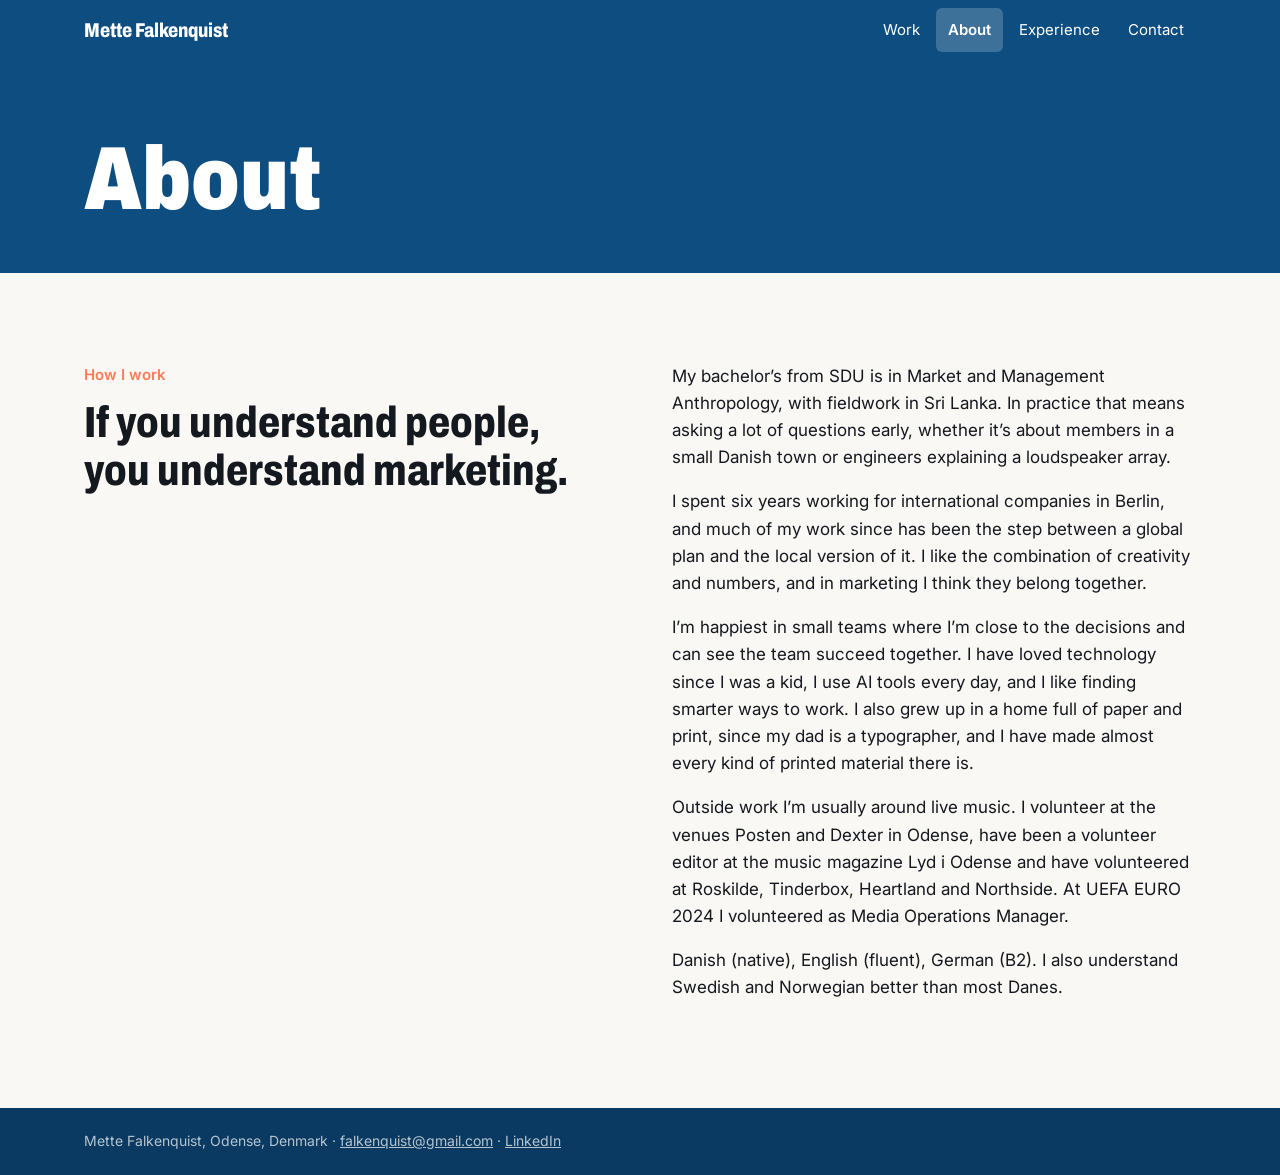
==== about.html @ 105438ae "Portfolio site, første version Co-Authored-By: Claude Opus 5.5 <noreply@anthropic.com> Claude-Sessio" ====
<!DOCTYPE html>
<html lang="en">
<head>
<meta charset="utf-8">
<meta name="viewport" content="width=device-width, initial-scale=1">
<title>About, Mette Falkenquist</title>
<meta name="description" content="About Mette Falkenquist: anthropology, Berlin and the step between a global plan and the local version of it.">
<link rel="preconnect" href="https://fonts.googleapis.com">
<link rel="preconnect" href="https://fonts.gstatic.com" crossorigin>
<link href="https://fonts.googleapis.com/css2?family=Archivo:wdth,wght@75..100,500..900&family=Inter:wght@400;500;600&display=swap" rel="stylesheet">
<link rel="stylesheet" href="styles.css">
</head>
<body>
<nav aria-label="Main"><div class="wrap"><a class="me" href="index.html">Mette Falkenquist</a><ul><li><a href="work.html">Work</a></li><li><a href="about.html" aria-current="page">About</a></li><li><a href="experience.html">Experience</a></li><li><a href="contact.html">Contact</a></li></ul></div></nav>

<header class="pagehead"><div class="wrap"><h1>About</h1></div></header>
<main><section class="band"><div class="wrap split">
 <div><p class="kicker">How I work</p><p class="big">If you understand people, you understand marketing.</p></div>
 <div>
  <p>My bachelor’s from SDU is in Market and Management Anthropology, with fieldwork in Sri Lanka. In practice that means asking a lot of questions early, whether it’s about members in a small Danish town or engineers explaining a loudspeaker array.</p>
  <p>I spent six years working for international companies in Berlin, and much of my work since has been the step between a global plan and the local version of it. I like the combination of creativity and numbers, and in marketing I think they belong together.</p>
  <p>I’m happiest in small teams where I’m close to the decisions and can see the team succeed together. I have loved technology since I was a kid, I use AI tools every day, and I like finding smarter ways to work. I also grew up in a home full of paper and print, since my dad is a typographer, and I have made almost every kind of printed material there is.</p>
  <p>Outside work I’m usually around live music. I volunteer at the venues Posten and Dexter in Odense, have been a volunteer editor at the music magazine Lyd i Odense and have volunteered at Roskilde, Tinderbox, Heartland and Northside. At UEFA EURO 2024 I volunteered as Media Operations Manager.</p>
  <p>Danish (native), English (fluent), German (B2). I also understand Swedish and Norwegian better than most Danes.</p>
 </div>
</div></section></main>

<footer><div class="wrap">Mette Falkenquist, Odense, Denmark · <a href="mailto:falkenquist@gmail.com">falkenquist@gmail.com</a> · <a href="https://www.linkedin.com/in/falkenquist" target="_blank" rel="noopener">LinkedIn</a></div></footer>
</body>
</html>
---- styles.css ----
/* VOICE: warm, direct, senior. A person, not a brochure.
   IDEA: a campaign poster, the printed thing she has hung in real places.
   PICTURE: her portrait in the same deep blue as the hero, and real campaign and stand photos on each case.
   COLOUR and TYPE: deep studio blue, paper white, one coral accent. Archivo condensed + Inter.
   LAYOUT: one page per tab: home, work hub, three case pages, about, experience, contact. */
:root{color-scheme:light dark;--blue:#0E4D80;--blue2:#0A3A61;--coral:#FF7A59;
--bg:light-dark(#FAF8F4,#0D1522);--card:light-dark(#FFFFFF,#152033);--ink:light-dark(#14181F,#ECEFF4);--soft:light-dark(#555B66,#A9B2C1);--line:light-dark(#E4E0D8,#26324A)}
:root[data-theme=light]{color-scheme:light}:root[data-theme=dark]{color-scheme:dark}
*{box-sizing:border-box;min-width:0}
html{scroll-behavior:smooth}
@media (prefers-reduced-motion:reduce){html{scroll-behavior:auto}}
body{margin:0;background:var(--bg);color:var(--ink);font:17px/1.6 Inter,system-ui,-apple-system,"Segoe UI",sans-serif;overflow-x:clip}
a{color:inherit}img{display:block;max-width:100%}
.wrap{max-width:1240px;margin:0 auto;padding:0 max(5vw,18px)}
h1,h2,h3{font-family:Archivo,"Arial Narrow",sans-serif;font-stretch:80%;line-height:1.05;text-wrap:balance;margin:0}
h2{font-size:clamp(32px,4.4vw,52px);font-weight:800}
h3{font-size:clamp(24px,2.6vw,32px);font-weight:800}
p{margin:0 0 1em;max-width:66ch}
nav{position:sticky;top:0;z-index:5;background:var(--blue);color:#fff}
nav .wrap{display:flex;align-items:center;justify-content:space-between;gap:16px;min-height:60px;flex-wrap:wrap}
nav .me{font-family:Archivo,sans-serif;font-stretch:80%;font-weight:800;font-size:20px;text-decoration:none}
nav ul{list-style:none;display:flex;gap:4px;margin:0;padding:0;flex-wrap:wrap}
nav ul a{display:inline-block;padding:10px 12px;text-decoration:none;font-size:15px;border-radius:6px}
nav ul a:hover,nav ul a:focus-visible{background:rgba(255,255,255,.14)}
nav ul a[aria-current=page]{background:rgba(255,255,255,.2);font-weight:600}
.btns{display:flex;flex-wrap:wrap;gap:10px}
.btn{display:inline-flex;align-items:center;min-height:46px;padding:0 20px;border-radius:999px;font-weight:600;font-size:15px;text-decoration:none;border:2px solid currentColor}
.btn.solid{background:var(--coral);border-color:var(--coral);color:#14181F}
.btn:focus-visible,nav a:focus-visible,.card:focus-visible{outline:3px solid var(--coral);outline-offset:3px}
.hero{background:var(--blue);color:#fff;overflow:hidden}
.hero .wrap{display:grid;grid-template-columns:minmax(0,1.15fr) minmax(0,.85fr);align-items:end;gap:24px}
.hero .txt{padding:clamp(40px,7vw,96px) 0 clamp(36px,5vw,72px)}
.hero h1{font-size:clamp(54px,9vw,124px);font-weight:900;line-height:.92}
.hero h1 span{display:block}
.hero .lede{font-size:clamp(18px,1.7vw,21px);line-height:1.5;margin:28px 0 14px;max-width:34em}
.hero .where{color:rgba(255,255,255,.75);font-size:15px;margin:0 0 28px}
.hero .pic{justify-self:end;width:100%;max-width:520px}
.pagehead{background:var(--blue);color:#fff;padding:clamp(40px,6vw,80px) 0 clamp(32px,4vw,56px)}
.pagehead h1{font-size:clamp(44px,7vw,92px);font-weight:900;line-height:.95}
.pagehead p{color:rgba(255,255,255,.85);font-size:clamp(17px,1.6vw,20px);margin-top:18px;max-width:44em}
.pagehead .role{color:rgba(255,255,255,.75);font-size:15px;margin:0 0 12px}
.figs{background:var(--blue2);color:#fff}
.figs .wrap{display:grid;grid-template-columns:repeat(4,minmax(0,1fr))}
.fig{padding:28px 22px 30px 0;border-right:1px solid rgba(255,255,255,.18);margin-right:22px}
.fig:last-child{border:0;margin:0}
.fig b{display:block;font-family:Archivo,sans-serif;font-stretch:80%;font-weight:900;font-size:clamp(30px,3.2vw,46px);line-height:1;color:var(--coral)}
.fig span{display:block;margin-top:10px;font-size:15px;line-height:1.4;color:rgba(255,255,255,.85)}
section.band{padding:clamp(48px,7vw,96px) 0}
.kicker{font-size:15px;font-weight:600;color:var(--coral);margin:0 0 12px}
.cards{display:grid;grid-template-columns:repeat(3,minmax(0,1fr));gap:20px;margin-top:32px}
.card{display:flex;flex-direction:column;background:var(--card);border:1px solid var(--line);border-radius:12px;overflow:hidden;text-decoration:none}
.card img{aspect-ratio:3/2;object-fit:cover;width:100%}
.card div{padding:20px 22px 24px}
.card small{color:var(--soft);font-size:14px}
.card h3{margin:6px 0 10px}
.card p{color:var(--soft);font-size:16px;margin:0}
.card .more{display:inline-block;margin-top:14px;color:var(--coral);font-weight:600;font-size:15px}
.card:hover h3{text-decoration:underline}
.split{display:grid;grid-template-columns:minmax(0,1fr) minmax(0,1fr);gap:clamp(24px,5vw,72px);align-items:start}
.step{border-top:1px solid var(--line);padding:28px 0}
.step h2{font-size:clamp(26px,3vw,36px);margin-bottom:14px}
ul.list{margin:0;padding:0;list-style:none;display:grid;gap:12px}
ul.list li{position:relative;padding-left:22px;max-width:66ch}
ul.list li::before{content:"";position:absolute;left:0;top:.62em;width:9px;height:9px;border-radius:50%;background:var(--coral)}
ul.list b{font-weight:600}
.gallery{display:grid;grid-template-columns:repeat(auto-fit,minmax(220px,1fr));gap:14px;margin:8px 0 6px}
.gallery img{width:100%;aspect-ratio:4/3;object-fit:cover;border-radius:10px;background:var(--line)}
.gallery:has(img:only-child){max-width:560px}
.credit{font-size:13.5px;color:var(--soft);margin:6px 0 0}
.decisions{display:grid;grid-template-columns:repeat(3,minmax(0,1fr));gap:18px;margin-top:18px}
.decision{background:var(--card);border:1px solid var(--line);border-top:4px solid var(--coral);border-radius:10px;padding:20px 22px}
.decision h3{font-size:22px;margin-bottom:10px}
.decision p{font-size:16px;margin:0}
.quotes{display:grid;grid-template-columns:repeat(3,minmax(0,1fr));gap:20px;margin-top:28px}
blockquote{margin:0;background:var(--card);border:1px solid var(--line);border-radius:12px;padding:24px 26px;display:flex;flex-direction:column;justify-content:space-between;gap:18px}
blockquote p{font-size:17px;margin:0}
blockquote p::before{content:"“";color:var(--coral);font-family:Archivo,sans-serif;font-weight:900;font-size:40px;line-height:0;vertical-align:-14px;margin-right:4px}
blockquote footer{background:none;padding:0;color:var(--soft);font-size:14.5px}
blockquote footer b{display:block;color:var(--ink);font-weight:600}
.award{display:flex;gap:18px;align-items:center;background:var(--card);border:1px solid var(--line);border-left:6px solid var(--coral);border-radius:10px;padding:20px 24px;margin:28px 0}
.award b{font-family:Archivo,sans-serif;font-stretch:80%;font-size:26px;line-height:1.1}
.award p{margin:4px 0 0;color:var(--soft);font-size:15.5px}
.big{font-family:Archivo,sans-serif;font-stretch:80%;font-weight:800;font-size:clamp(28px,3.4vw,44px);line-height:1.1;text-wrap:balance;margin:0}
.row{display:grid;grid-template-columns:8.5em minmax(0,1fr);gap:16px;padding:14px 0;border-top:1px solid var(--line)}
.row .yr{color:var(--soft);font-size:15px;white-space:nowrap;padding-top:2px}
.row b{display:block;font-weight:600}.row span{color:var(--soft);font-size:15.5px}
.tags{display:flex;flex-wrap:wrap;gap:8px;padding:0;margin:8px 0 0}
.tags li{list-style:none;border:1px solid var(--line);border-radius:999px;padding:6px 12px;font-size:14px;background:var(--card)}
.next{display:flex;justify-content:space-between;gap:16px;flex-wrap:wrap;border-top:1px solid var(--line);padding-top:24px;margin-top:20px}
.next a{font-weight:600;color:var(--coral);text-decoration:none}
.contactband{background:var(--blue);color:#fff}
.contactband h2{font-size:clamp(38px,5.5vw,72px);font-weight:900;margin-bottom:18px}
.contactband p{color:rgba(255,255,255,.85)}
.mail{font-size:clamp(20px,2.4vw,28px);font-weight:600;margin:6px 0 28px;word-break:break-all}
footer{background:var(--blue2);color:rgba(255,255,255,.7);font-size:14px;padding:22px 0}
@media (max-width:900px){
 .figs .wrap{grid-template-columns:repeat(2,minmax(0,1fr))}
 .fig:nth-child(2){border:0;margin-right:0}
 .fig:nth-child(-n+2){border-bottom:1px solid rgba(255,255,255,.18)}
 .cards,.split,.decisions,.quotes{grid-template-columns:minmax(0,1fr)}
}
@media (max-width:600px){
 .hero .wrap{grid-template-columns:minmax(0,1fr)}
 .hero .txt{padding-bottom:8px}
 .hero .pic{justify-self:center;max-width:340px}
 nav ul a{padding:10px 8px;font-size:14px}
 .row{grid-template-columns:minmax(0,1fr);gap:2px}
 .fig{padding-right:12px;margin-right:12px}
 .award{flex-direction:column;align-items:flex-start}
}
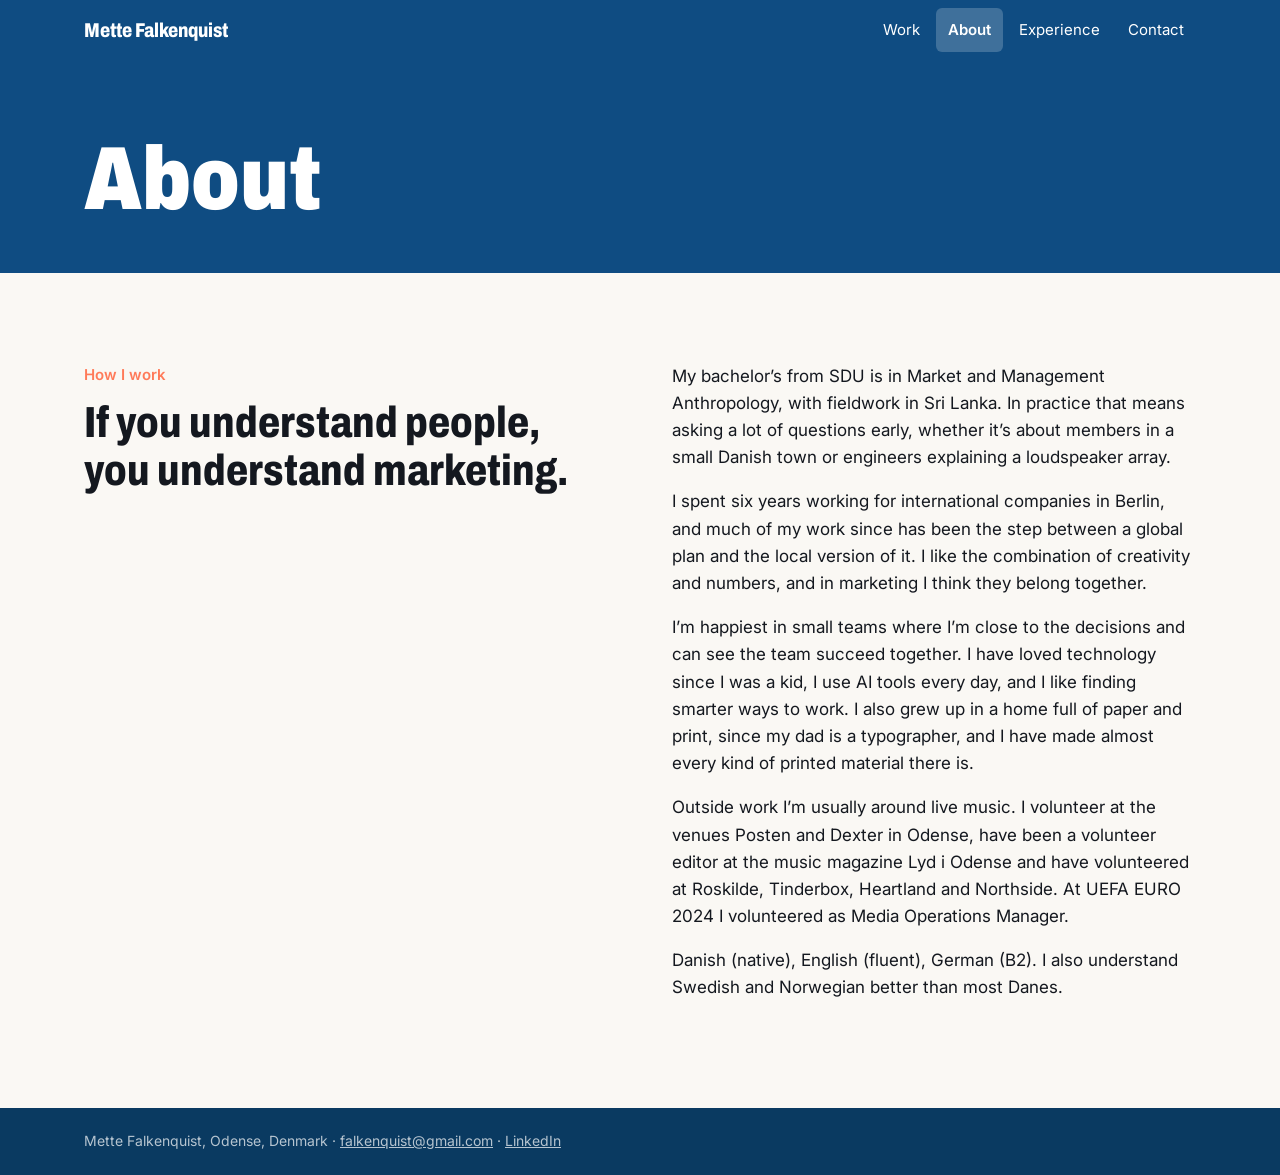
==== commit bdae6b20: "Umami-tracking: sidevisninger, CV-download, mail og LinkedIn Co-Authored-By: Claude Opus 5.5 <norepl" ====
--- a/about.html
+++ b/about.html
@@ -9,6 +9,7 @@
 <link rel="preconnect" href="https://fonts.gstatic.com" crossorigin>
 <link href="https://fonts.googleapis.com/css2?family=Archivo:wdth,wght@75..100,500..900&family=Inter:wght@400;500;600&display=swap" rel="stylesheet">
 <link rel="stylesheet" href="styles.css">
+<script defer src="https://cloud.umami.is/script.js" data-website-id="62e35fc8-fc1a-48b2-9b82-c5d74208e571"></script>
 </head>
 <body>
 <nav aria-label="Main"><div class="wrap"><a class="me" href="index.html">Mette Falkenquist</a><ul><li><a href="work.html">Work</a></li><li><a href="about.html" aria-current="page">About</a></li><li><a href="experience.html">Experience</a></li><li><a href="contact.html">Contact</a></li></ul></div></nav>
@@ -25,6 +26,6 @@
  </div>
 </div></section></main>
 
-<footer><div class="wrap">Mette Falkenquist, Odense, Denmark · <a href="mailto:falkenquist@gmail.com">falkenquist@gmail.com</a> · <a href="https://www.linkedin.com/in/falkenquist" target="_blank" rel="noopener">LinkedIn</a></div></footer>
+<footer><div class="wrap">Mette Falkenquist, Odense, Denmark · <a data-umami-event="email-click" href="mailto:falkenquist@gmail.com">falkenquist@gmail.com</a> · <a data-umami-event="linkedin-click" href="https://www.linkedin.com/in/falkenquist" target="_blank" rel="noopener">LinkedIn</a></div></footer>
 </body>
 </html>
--- a/styles.css
+++ b/styles.css
@@ -3,14 +3,14 @@
    PICTURE: her portrait in the same deep blue as the hero, and real campaign and stand photos on each case.
    COLOUR and TYPE: deep studio blue, paper white, one coral accent. Archivo condensed + Inter.
    LAYOUT: one page per tab: home, work hub, three case pages, about, experience, contact. */
-:root{color-scheme:light dark;--blue:#0E4D80;--blue2:#0A3A61;--coral:#FF7A59;
+:root{color-scheme:light dark;--blue:#0F4C82;--blue2:#0A3A61;--coral:#FF7A59;
 --bg:light-dark(#FAF8F4,#0D1522);--card:light-dark(#FFFFFF,#152033);--ink:light-dark(#14181F,#ECEFF4);--soft:light-dark(#555B66,#A9B2C1);--line:light-dark(#E4E0D8,#26324A)}
 :root[data-theme=light]{color-scheme:light}:root[data-theme=dark]{color-scheme:dark}
 *{box-sizing:border-box;min-width:0}
 html{scroll-behavior:smooth}
 @media (prefers-reduced-motion:reduce){html{scroll-behavior:auto}}
 body{margin:0;background:var(--bg);color:var(--ink);font:17px/1.6 Inter,system-ui,-apple-system,"Segoe UI",sans-serif;overflow-x:clip}
-a{color:inherit}img{display:block;max-width:100%}
+a{color:inherit}img{display:block;max-width:100%;height:auto}
 .wrap{max-width:1240px;margin:0 auto;padding:0 max(5vw,18px)}
 h1,h2,h3{font-family:Archivo,"Arial Narrow",sans-serif;font-stretch:80%;line-height:1.05;text-wrap:balance;margin:0}
 h2{font-size:clamp(32px,4.4vw,52px);font-weight:800}
@@ -30,7 +30,7 @@
 .hero{background:var(--blue);color:#fff;overflow:hidden}
 .hero .wrap{display:grid;grid-template-columns:minmax(0,1.15fr) minmax(0,.85fr);align-items:end;gap:24px}
 .hero .txt{padding:clamp(40px,7vw,96px) 0 clamp(36px,5vw,72px)}
-.hero h1{font-size:clamp(54px,9vw,124px);font-weight:900;line-height:.92}
+.hero h1{font-size:clamp(46px,7.2vw,108px);font-weight:900;line-height:.92}
 .hero h1 span{display:block}
 .hero .lede{font-size:clamp(18px,1.7vw,21px);line-height:1.5;margin:28px 0 14px;max-width:34em}
 .hero .where{color:rgba(255,255,255,.75);font-size:15px;margin:0 0 28px}
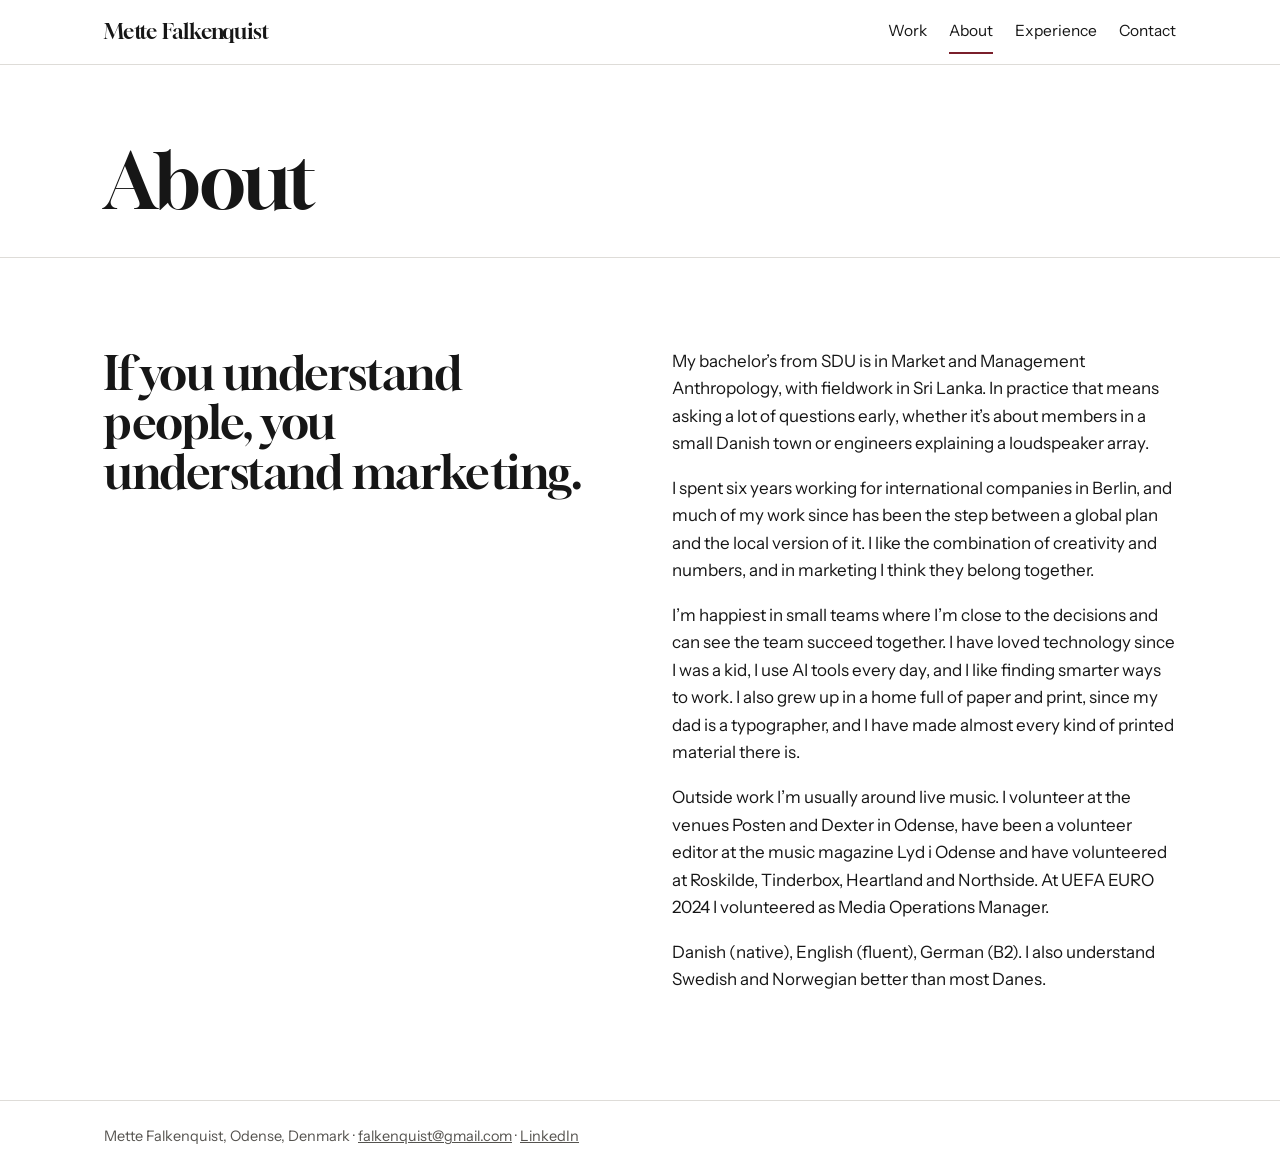
==== commit 4e30b860: "Nyt design: hvid, sort og bordeaux med Gloock, egne skrifter, sort/hvid portræt Co-Authored-By: Clau" ====
--- a/about.html
+++ b/about.html
@@ -5,9 +5,7 @@
 <meta name="viewport" content="width=device-width, initial-scale=1">
 <title>About, Mette Falkenquist</title>
 <meta name="description" content="About Mette Falkenquist: anthropology, Berlin and the step between a global plan and the local version of it.">
-<link rel="preconnect" href="https://fonts.googleapis.com">
-<link rel="preconnect" href="https://fonts.gstatic.com" crossorigin>
-<link href="https://fonts.googleapis.com/css2?family=Archivo:wdth,wght@75..100,500..900&family=Inter:wght@400;500;600&display=swap" rel="stylesheet">
+<link rel="preload" href="assets/fonts/gloock-latin-400-normal.woff2" as="font" type="font/woff2" crossorigin>
 <link rel="stylesheet" href="styles.css">
 <script defer src="https://cloud.umami.is/script.js" data-website-id="62e35fc8-fc1a-48b2-9b82-c5d74208e571"></script>
 </head>
@@ -16,7 +14,7 @@
 
 <header class="pagehead"><div class="wrap"><h1>About</h1></div></header>
 <main><section class="band"><div class="wrap split">
- <div><p class="kicker">How I work</p><p class="big">If you understand people, you understand marketing.</p></div>
+ <div><p class="big">If you understand people, you understand marketing.</p></div>
  <div>
   <p>My bachelor’s from SDU is in Market and Management Anthropology, with fieldwork in Sri Lanka. In practice that means asking a lot of questions early, whether it’s about members in a small Danish town or engineers explaining a loudspeaker array.</p>
   <p>I spent six years working for international companies in Berlin, and much of my work since has been the step between a global plan and the local version of it. I like the combination of creativity and numbers, and in marketing I think they belong together.</p>
--- a/styles.css
+++ b/styles.css
@@ -1,110 +1,112 @@
-/* VOICE: warm, direct, senior. A person, not a brochure.
-   IDEA: a campaign poster, the printed thing she has hung in real places.
-   PICTURE: her portrait in the same deep blue as the hero, and real campaign and stand photos on each case.
-   COLOUR and TYPE: deep studio blue, paper white, one coral accent. Archivo condensed + Inter.
-   LAYOUT: one page per tab: home, work hub, three case pages, about, experience, contact. */
-:root{color-scheme:light dark;--blue:#0F4C82;--blue2:#0A3A61;--coral:#FF7A59;
---bg:light-dark(#FAF8F4,#0D1522);--card:light-dark(#FFFFFF,#152033);--ink:light-dark(#14181F,#ECEFF4);--soft:light-dark(#555B66,#A9B2C1);--line:light-dark(#E4E0D8,#26324A)}
-:root[data-theme=light]{color-scheme:light}:root[data-theme=dark]{color-scheme:dark}
+@font-face{font-family:Gloock;src:url(assets/fonts/gloock-latin-400-normal.woff2) format("woff2");font-weight:400;font-display:swap}
+@font-face{font-family:"Instrument Sans";src:url(assets/fonts/instrument-sans-latin-400-normal.woff2) format("woff2");font-weight:400 500;font-display:swap}
+@font-face{font-family:"Instrument Sans";src:url(assets/fonts/instrument-sans-latin-600-normal.woff2) format("woff2");font-weight:600 700;font-display:swap}
+:root{color-scheme:light dark;--forest:#161616;--forest2:#0E0E0E;--accent:#7A1F2B;
+--bg:light-dark(#FFFFFF,#121212);--ink:light-dark(#161616,#EDEBE8);--soft:light-dark(#55534F,#B0ACA6);--line:light-dark(#DEDCD8,#2E2C2A);--panel:light-dark(#F4F3F1,#1B1A19)}
 *{box-sizing:border-box;min-width:0}
-html{scroll-behavior:smooth}
-@media (prefers-reduced-motion:reduce){html{scroll-behavior:auto}}
-body{margin:0;background:var(--bg);color:var(--ink);font:17px/1.6 Inter,system-ui,-apple-system,"Segoe UI",sans-serif;overflow-x:clip}
+body{margin:0;background:var(--bg);color:var(--ink);font:17px/1.62 "Instrument Sans",system-ui,sans-serif;overflow-x:clip}
 a{color:inherit}img{display:block;max-width:100%;height:auto}
-.wrap{max-width:1240px;margin:0 auto;padding:0 max(5vw,18px)}
-h1,h2,h3{font-family:Archivo,"Arial Narrow",sans-serif;font-stretch:80%;line-height:1.05;text-wrap:balance;margin:0}
-h2{font-size:clamp(32px,4.4vw,52px);font-weight:800}
-h3{font-size:clamp(24px,2.6vw,32px);font-weight:800}
-p{margin:0 0 1em;max-width:66ch}
-nav{position:sticky;top:0;z-index:5;background:var(--blue);color:#fff}
-nav .wrap{display:flex;align-items:center;justify-content:space-between;gap:16px;min-height:60px;flex-wrap:wrap}
-nav .me{font-family:Archivo,sans-serif;font-stretch:80%;font-weight:800;font-size:20px;text-decoration:none}
-nav ul{list-style:none;display:flex;gap:4px;margin:0;padding:0;flex-wrap:wrap}
-nav ul a{display:inline-block;padding:10px 12px;text-decoration:none;font-size:15px;border-radius:6px}
-nav ul a:hover,nav ul a:focus-visible{background:rgba(255,255,255,.14)}
-nav ul a[aria-current=page]{background:rgba(255,255,255,.2);font-weight:600}
-.btns{display:flex;flex-wrap:wrap;gap:10px}
-.btn{display:inline-flex;align-items:center;min-height:46px;padding:0 20px;border-radius:999px;font-weight:600;font-size:15px;text-decoration:none;border:2px solid currentColor}
-.btn.solid{background:var(--coral);border-color:var(--coral);color:#14181F}
-.btn:focus-visible,nav a:focus-visible,.card:focus-visible{outline:3px solid var(--coral);outline-offset:3px}
-.hero{background:var(--blue);color:#fff;overflow:hidden}
-.hero .wrap{display:grid;grid-template-columns:minmax(0,1.15fr) minmax(0,.85fr);align-items:end;gap:24px}
-.hero .txt{padding:clamp(40px,7vw,96px) 0 clamp(36px,5vw,72px)}
-.hero h1{font-size:clamp(46px,7.2vw,108px);font-weight:900;line-height:.92}
-.hero h1 span{display:block}
-.hero .lede{font-size:clamp(18px,1.7vw,21px);line-height:1.5;margin:28px 0 14px;max-width:34em}
-.hero .where{color:rgba(255,255,255,.75);font-size:15px;margin:0 0 28px}
-.hero .pic{justify-self:end;width:100%;max-width:520px}
-.pagehead{background:var(--blue);color:#fff;padding:clamp(40px,6vw,80px) 0 clamp(32px,4vw,56px)}
-.pagehead h1{font-size:clamp(44px,7vw,92px);font-weight:900;line-height:.95}
-.pagehead p{color:rgba(255,255,255,.85);font-size:clamp(17px,1.6vw,20px);margin-top:18px;max-width:44em}
-.pagehead .role{color:rgba(255,255,255,.75);font-size:15px;margin:0 0 12px}
-.figs{background:var(--blue2);color:#fff}
-.figs .wrap{display:grid;grid-template-columns:repeat(4,minmax(0,1fr))}
-.fig{padding:28px 22px 30px 0;border-right:1px solid rgba(255,255,255,.18);margin-right:22px}
-.fig:last-child{border:0;margin:0}
-.fig b{display:block;font-family:Archivo,sans-serif;font-stretch:80%;font-weight:900;font-size:clamp(30px,3.2vw,46px);line-height:1;color:var(--coral)}
-.fig span{display:block;margin-top:10px;font-size:15px;line-height:1.4;color:rgba(255,255,255,.85)}
-section.band{padding:clamp(48px,7vw,96px) 0}
-.kicker{font-size:15px;font-weight:600;color:var(--coral);margin:0 0 12px}
-.cards{display:grid;grid-template-columns:repeat(3,minmax(0,1fr));gap:20px;margin-top:32px}
-.card{display:flex;flex-direction:column;background:var(--card);border:1px solid var(--line);border-radius:12px;overflow:hidden;text-decoration:none}
-.card img{aspect-ratio:3/2;object-fit:cover;width:100%}
-.card div{padding:20px 22px 24px}
-.card small{color:var(--soft);font-size:14px}
-.card h3{margin:6px 0 10px}
-.card p{color:var(--soft);font-size:16px;margin:0}
-.card .more{display:inline-block;margin-top:14px;color:var(--coral);font-weight:600;font-size:15px}
-.card:hover h3{text-decoration:underline}
+.wrap{max-width:1200px;margin:0 auto;padding:0 max(5vw,18px)}
+h1,h2,.big,.fig b,.me{font-family:Gloock,Georgia,serif;font-weight:400;letter-spacing:-.01em}
+h1,h2,h3{line-height:1.06;text-wrap:balance;margin:0;font-weight:400}
+h3{font-family:"Instrument Sans",system-ui,sans-serif;letter-spacing:-.01em}
+.pl{font-family:"Instrument Sans",system-ui,sans-serif;font-weight:400;font-size:1.05em;line-height:0;margin:0 .03em}
+h2{font-size:clamp(30px,3.8vw,46px)}
+h3{font-size:clamp(21px,2vw,25px);font-weight:600}
+p{margin:0 0 1em;max-width:64ch}
+nav{border-bottom:1px solid var(--line);background:var(--bg)}
+nav .wrap{display:flex;align-items:center;justify-content:space-between;gap:16px;min-height:64px;flex-wrap:wrap}
+nav .me{font-size:21px;text-decoration:none}
+nav ul{list-style:none;display:flex;gap:22px;margin:0;padding:0;flex-wrap:wrap}
+nav ul a{display:inline-block;padding:8px 0;text-decoration:none;font-size:15.5px;border-bottom:2px solid transparent}
+nav ul a:hover{border-color:var(--line)}
+nav ul a[aria-current=page]{border-color:var(--accent)}
+.btns{display:flex;flex-wrap:wrap;gap:12px 22px;align-items:center}
+.btn{display:inline-flex;align-items:center;min-height:46px;padding:0 22px;font-weight:600;font-size:15.5px;text-decoration:none;background:var(--forest);color:#fff}
+.btn:hover{background:var(--accent)}
+.lnk{font-weight:600;font-size:15.5px;text-decoration:underline;text-decoration-thickness:1px;text-underline-offset:5px}
+.lnk:hover{color:var(--accent)}
+:focus-visible{outline:3px solid var(--accent);outline-offset:3px}
+.hero .wrap{display:grid;grid-template-columns:minmax(0,1.35fr) minmax(0,.65fr);gap:clamp(24px,4vw,64px);align-items:end;padding-top:clamp(36px,6vw,88px);padding-bottom:clamp(36px,5vw,72px)}
+.hero .txt{container-type:inline-size}
+.hero h1{font-size:min(14cqi,120px);line-height:.95;letter-spacing:-.015em}
+.hero h1 span{display:block;white-space:nowrap}
+.hero .lede{font-size:clamp(18px,1.6vw,21px);line-height:1.55;margin:30px 0 10px;max-width:33em}
+.hero .where{color:var(--soft);font-size:15.5px;margin:0 0 28px}
+.hero .pic img{width:100%;aspect-ratio:4/5;object-fit:cover;object-position:50% 20%}
+.pagehead{padding:clamp(40px,6vw,84px) 0 clamp(24px,3vw,40px);border-bottom:1px solid var(--line)}
+.pagehead h1{font-size:clamp(40px,6vw,80px);line-height:1;letter-spacing:-.015em;max-width:16em}
+.pagehead p{color:var(--soft);font-size:clamp(17px,1.5vw,20px);margin-top:20px;max-width:42em}
+.pagehead .role{color:var(--accent);font-size:15.5px;font-weight:600;margin:0 0 14px}
+.figs{background:var(--forest);color:#fff}
+.figs .wrap{display:grid;grid-template-columns:minmax(0,1fr) minmax(0,1fr);column-gap:clamp(24px,5vw,80px);padding-top:clamp(28px,4vw,52px);padding-bottom:clamp(28px,4vw,52px)}
+.fig{display:grid;grid-template-columns:minmax(0,12.5rem) minmax(0,1fr);gap:18px;align-items:baseline;padding:16px 0;border-top:1px solid rgba(255,255,255,.2)}
+.fig b{font-size:clamp(28px,2.8vw,40px);white-space:nowrap;line-height:1;color:#fff}
+.fig b .pl{font-size:.92em;color:#fff;margin:0 .02em}
+.fig>span{font-size:15.5px;line-height:1.45;color:rgba(255,255,255,.82)}
+section.band{padding:clamp(52px,7vw,104px) 0}
+.sechead{display:flex;justify-content:space-between;align-items:baseline;gap:20px;flex-wrap:wrap;margin-bottom:8px}
+.caselist{border-top:1px solid var(--ink);margin-top:28px}
+.case{display:grid;grid-template-columns:minmax(0,.9fr) minmax(0,1.1fr);gap:clamp(20px,4vw,56px);padding:28px 0;border-bottom:1px solid var(--line);text-decoration:none;align-items:center}
+.case img{aspect-ratio:3/2;object-fit:cover;width:100%}
+.case small{color:var(--soft);font-size:14.5px}
+.case h3{font-family:Gloock,Georgia,serif;font-weight:400;font-size:clamp(26px,2.8vw,36px);margin:8px 0 12px}
+.case p{color:var(--soft);margin:0 0 14px}
+.case .more{font-weight:600;font-size:15.5px;color:var(--accent)}
+.case:hover h3{text-decoration:underline;text-decoration-thickness:2px;text-underline-offset:6px}
 .split{display:grid;grid-template-columns:minmax(0,1fr) minmax(0,1fr);gap:clamp(24px,5vw,72px);align-items:start}
-.step{border-top:1px solid var(--line);padding:28px 0}
-.step h2{font-size:clamp(26px,3vw,36px);margin-bottom:14px}
-ul.list{margin:0;padding:0;list-style:none;display:grid;gap:12px}
-ul.list li{position:relative;padding-left:22px;max-width:66ch}
-ul.list li::before{content:"";position:absolute;left:0;top:.62em;width:9px;height:9px;border-radius:50%;background:var(--coral)}
+.step{border-top:1px solid var(--line);padding:32px 0}
+.step h2{font-size:clamp(24px,2.6vw,32px);margin-bottom:16px}
+ul.list{margin:0;padding:0;list-style:none}
+ul.list li{padding:10px 0 10px 20px;max-width:66ch;border-top:1px solid var(--line);position:relative}
+ul.list li:first-child{border-top:0;padding-top:0}
+ul.list li::before{content:"";position:absolute;left:0;top:1.35em;width:8px;height:2px;background:var(--accent)}
+ul.list li:first-child::before{top:.75em}
 ul.list b{font-weight:600}
-.gallery{display:grid;grid-template-columns:repeat(auto-fit,minmax(220px,1fr));gap:14px;margin:8px 0 6px}
-.gallery img{width:100%;aspect-ratio:4/3;object-fit:cover;border-radius:10px;background:var(--line)}
+.gallery{display:grid;grid-template-columns:repeat(auto-fit,minmax(220px,1fr));gap:10px}
+.gallery img{width:100%;aspect-ratio:4/3;object-fit:cover;background:var(--panel)}
 .gallery:has(img:only-child){max-width:560px}
-.credit{font-size:13.5px;color:var(--soft);margin:6px 0 0}
-.decisions{display:grid;grid-template-columns:repeat(3,minmax(0,1fr));gap:18px;margin-top:18px}
-.decision{background:var(--card);border:1px solid var(--line);border-top:4px solid var(--coral);border-radius:10px;padding:20px 22px}
-.decision h3{font-size:22px;margin-bottom:10px}
-.decision p{font-size:16px;margin:0}
-.quotes{display:grid;grid-template-columns:repeat(3,minmax(0,1fr));gap:20px;margin-top:28px}
-blockquote{margin:0;background:var(--card);border:1px solid var(--line);border-radius:12px;padding:24px 26px;display:flex;flex-direction:column;justify-content:space-between;gap:18px}
-blockquote p{font-size:17px;margin:0}
-blockquote p::before{content:"“";color:var(--coral);font-family:Archivo,sans-serif;font-weight:900;font-size:40px;line-height:0;vertical-align:-14px;margin-right:4px}
-blockquote footer{background:none;padding:0;color:var(--soft);font-size:14.5px}
+.credit{font-size:14px;color:var(--soft);margin:10px 0 0}
+ol.decisions{list-style:none;margin:0;padding:0;counter-reset:d}
+ol.decisions li{counter-increment:d;display:grid;grid-template-columns:3rem minmax(0,1fr) minmax(0,2fr);gap:8px 24px;padding:20px 0;border-top:1px solid var(--line)}
+ol.decisions li:first-child{border-top:0}
+ol.decisions li::before{content:counter(d);font-family:Gloock,serif;font-size:30px;line-height:1;color:var(--accent)}
+ol.decisions h3{font-size:21px}
+ol.decisions p{margin:0}
+.quotes{display:grid;grid-template-columns:minmax(0,1fr) minmax(0,1fr);gap:28px clamp(24px,5vw,72px);margin-top:32px}
+.quotes blockquote:first-child{grid-column:1/-1}
+.quotes blockquote:first-child p{font-family:Gloock,Georgia,serif;font-size:clamp(24px,2.8vw,36px);line-height:1.22;letter-spacing:-.015em;max-width:30em}
+blockquote{margin:0;border-top:2px solid var(--ink);padding-top:18px}
+blockquote p{font-size:17.5px;margin:0 0 14px}
+blockquote footer{color:var(--soft);font-size:14.5px}
 blockquote footer b{display:block;color:var(--ink);font-weight:600}
-.award{display:flex;gap:18px;align-items:center;background:var(--card);border:1px solid var(--line);border-left:6px solid var(--coral);border-radius:10px;padding:20px 24px;margin:28px 0}
-.award b{font-family:Archivo,sans-serif;font-stretch:80%;font-size:26px;line-height:1.1}
-.award p{margin:4px 0 0;color:var(--soft);font-size:15.5px}
-.big{font-family:Archivo,sans-serif;font-stretch:80%;font-weight:800;font-size:clamp(28px,3.4vw,44px);line-height:1.1;text-wrap:balance;margin:0}
+.award{border-top:2px solid var(--accent);padding:16px 0 4px;margin:0 0 22px}
+.award b{font-family:Gloock,Georgia,serif;font-weight:400;font-size:26px;line-height:1.15}
+.award p{margin:6px 0 0;color:var(--soft);font-size:15.5px}
+.big{font-size:clamp(30px,3.6vw,48px);line-height:1.08;text-wrap:balance;margin:0}
 .row{display:grid;grid-template-columns:8.5em minmax(0,1fr);gap:16px;padding:14px 0;border-top:1px solid var(--line)}
 .row .yr{color:var(--soft);font-size:15px;white-space:nowrap;padding-top:2px}
 .row b{display:block;font-weight:600}.row span{color:var(--soft);font-size:15.5px}
-.tags{display:flex;flex-wrap:wrap;gap:8px;padding:0;margin:8px 0 0}
-.tags li{list-style:none;border:1px solid var(--line);border-radius:999px;padding:6px 12px;font-size:14px;background:var(--card)}
-.next{display:flex;justify-content:space-between;gap:16px;flex-wrap:wrap;border-top:1px solid var(--line);padding-top:24px;margin-top:20px}
-.next a{font-weight:600;color:var(--coral);text-decoration:none}
-.contactband{background:var(--blue);color:#fff}
-.contactband h2{font-size:clamp(38px,5.5vw,72px);font-weight:900;margin-bottom:18px}
+.plain{color:var(--soft);margin:0}
+.next{display:flex;justify-content:space-between;gap:16px;flex-wrap:wrap;border-top:1px solid var(--ink);padding-top:22px;margin-top:8px}
+.next a{font-weight:600;text-decoration:none}.next a:hover{color:var(--accent)}
+.contactband{background:var(--forest);color:#fff}
+.contactband h2{font-size:clamp(44px,7vw,96px);letter-spacing:-.015em;margin-bottom:20px}
 .contactband p{color:rgba(255,255,255,.85)}
-.mail{font-size:clamp(20px,2.4vw,28px);font-weight:600;margin:6px 0 28px;word-break:break-all}
-footer{background:var(--blue2);color:rgba(255,255,255,.7);font-size:14px;padding:22px 0}
+.contactband .btn{background:#fff;color:#161616}.contactband .btn:hover{background:var(--accent);color:#fff}
+.mail{font-size:clamp(20px,2.4vw,28px);font-weight:600;margin:6px 0 30px;word-break:break-all}
+footer{border-top:1px solid var(--line);color:var(--soft);font-size:14.5px;padding:24px 0}
+footer a:hover{color:var(--accent)}
 @media (max-width:900px){
- .figs .wrap{grid-template-columns:repeat(2,minmax(0,1fr))}
- .fig:nth-child(2){border:0;margin-right:0}
- .fig:nth-child(-n+2){border-bottom:1px solid rgba(255,255,255,.18)}
- .cards,.split,.decisions,.quotes{grid-template-columns:minmax(0,1fr)}
+ .figs .wrap,.split,.quotes{grid-template-columns:minmax(0,1fr)}
+ .case{grid-template-columns:minmax(0,1fr)}
+ ol.decisions li{grid-template-columns:2.4rem minmax(0,1fr)}
+ ol.decisions li p{grid-column:2}
 }
-@media (max-width:600px){
+@media (max-width:640px){
  .hero .wrap{grid-template-columns:minmax(0,1fr)}
- .hero .txt{padding-bottom:8px}
- .hero .pic{justify-self:center;max-width:340px}
- nav ul a{padding:10px 8px;font-size:14px}
+ .hero .pic{max-width:300px}
+ nav ul{gap:16px}
+ .fig{grid-template-columns:minmax(0,1fr);gap:6px}
  .row{grid-template-columns:minmax(0,1fr);gap:2px}
- .fig{padding-right:12px;margin-right:12px}
- .award{flex-direction:column;align-items:flex-start}
 }
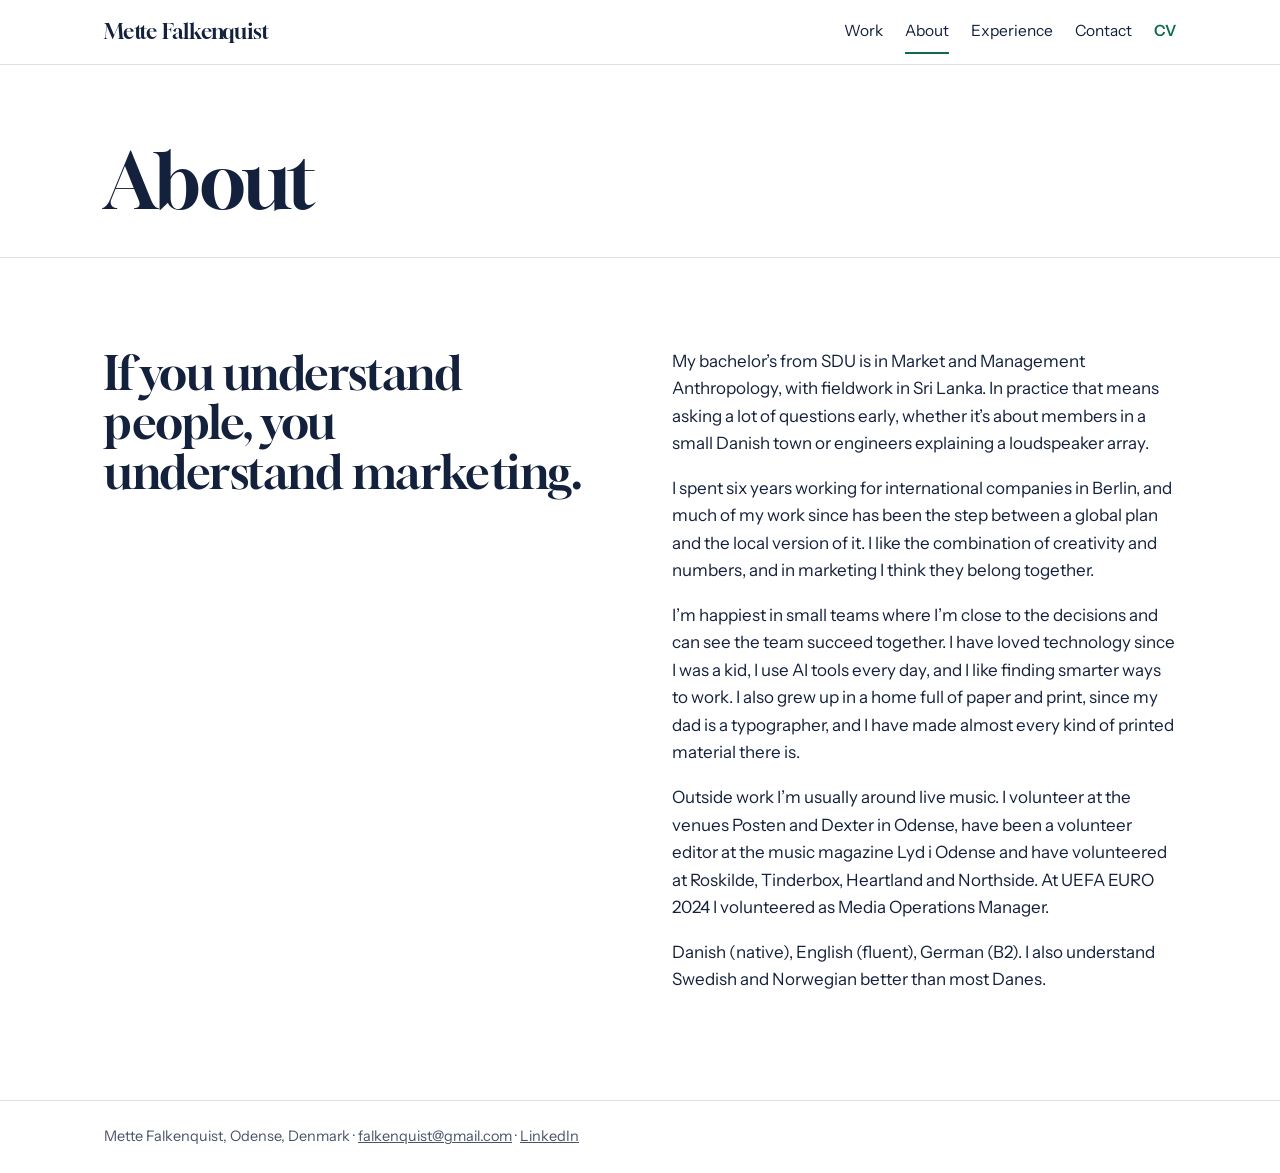
==== commit b2ad931b: "Marineblå og smaragd, udklippet portræt i farver, case-vælger og nye nøgletal Co-Authored-By: Claude" ====
--- a/about.html
+++ b/about.html
@@ -10,7 +10,7 @@
 <script defer src="https://cloud.umami.is/script.js" data-website-id="62e35fc8-fc1a-48b2-9b82-c5d74208e571"></script>
 </head>
 <body>
-<nav aria-label="Main"><div class="wrap"><a class="me" href="index.html">Mette Falkenquist</a><ul><li><a href="work.html">Work</a></li><li><a href="about.html" aria-current="page">About</a></li><li><a href="experience.html">Experience</a></li><li><a href="contact.html">Contact</a></li></ul></div></nav>
+<nav aria-label="Main"><div class="wrap"><a class="me" href="index.html">Mette Falkenquist</a><ul><li><a href="work.html">Work</a></li><li><a href="about.html" aria-current="page">About</a></li><li><a href="experience.html">Experience</a></li><li><a href="contact.html">Contact</a></li><li><a class="navcv" data-umami-event="cv-download" href="assets/Mette-Falkenquist-CV.pdf" target="_blank" rel="noopener">CV</a></li></ul></div></nav>
 
 <header class="pagehead"><div class="wrap"><h1>About</h1></div></header>
 <main><section class="band"><div class="wrap split">
--- a/styles.css
+++ b/styles.css
@@ -1,8 +1,8 @@
 @font-face{font-family:Gloock;src:url(assets/fonts/gloock-latin-400-normal.woff2) format("woff2");font-weight:400;font-display:swap}
 @font-face{font-family:"Instrument Sans";src:url(assets/fonts/instrument-sans-latin-400-normal.woff2) format("woff2");font-weight:400 500;font-display:swap}
 @font-face{font-family:"Instrument Sans";src:url(assets/fonts/instrument-sans-latin-600-normal.woff2) format("woff2");font-weight:600 700;font-display:swap}
-:root{color-scheme:light dark;--forest:#161616;--forest2:#0E0E0E;--accent:#7A1F2B;
---bg:light-dark(#FFFFFF,#121212);--ink:light-dark(#161616,#EDEBE8);--soft:light-dark(#55534F,#B0ACA6);--line:light-dark(#DEDCD8,#2E2C2A);--panel:light-dark(#F4F3F1,#1B1A19)}
+:root{color-scheme:light;--forest:#14213D;--forest2:#0E182E;--accent:#0E6B4F;--mint:#5FD3A8;
+--bg:#FFFFFF;--ink:#14213D;--soft:#4A5468;--line:#DCE0E8;--panel:#F3F5F8}
 *{box-sizing:border-box;min-width:0}
 body{margin:0;background:var(--bg);color:var(--ink);font:17px/1.62 "Instrument Sans",system-ui,sans-serif;overflow-x:clip}
 a{color:inherit}img{display:block;max-width:100%;height:auto}
@@ -21,19 +21,24 @@
 nav ul a{display:inline-block;padding:8px 0;text-decoration:none;font-size:15.5px;border-bottom:2px solid transparent}
 nav ul a:hover{border-color:var(--line)}
 nav ul a[aria-current=page]{border-color:var(--accent)}
+nav ul a.navcv{color:var(--accent);font-weight:600}
 .btns{display:flex;flex-wrap:wrap;gap:12px 22px;align-items:center}
 .btn{display:inline-flex;align-items:center;min-height:46px;padding:0 22px;font-weight:600;font-size:15.5px;text-decoration:none;background:var(--forest);color:#fff}
 .btn:hover{background:var(--accent)}
 .lnk{font-weight:600;font-size:15.5px;text-decoration:underline;text-decoration-thickness:1px;text-underline-offset:5px}
 .lnk:hover{color:var(--accent)}
 :focus-visible{outline:3px solid var(--accent);outline-offset:3px}
-.hero .wrap{display:grid;grid-template-columns:minmax(0,1.35fr) minmax(0,.65fr);gap:clamp(24px,4vw,64px);align-items:end;padding-top:clamp(36px,6vw,88px);padding-bottom:clamp(36px,5vw,72px)}
+.hero .wrap{display:grid;grid-template-columns:minmax(0,1.2fr) minmax(0,.8fr);gap:clamp(16px,3vw,48px);align-items:end;padding-top:clamp(36px,6vw,88px)}
+.hero .txt{padding-bottom:clamp(40px,6vw,88px)}
 .hero .txt{container-type:inline-size}
 .hero h1{font-size:min(14cqi,120px);line-height:.95;letter-spacing:-.015em}
 .hero h1 span{display:block;white-space:nowrap}
 .hero .lede{font-size:clamp(18px,1.6vw,21px);line-height:1.55;margin:30px 0 10px;max-width:33em}
 .hero .where{color:var(--soft);font-size:15.5px;margin:0 0 28px}
-.hero .pic img{width:100%;aspect-ratio:4/5;object-fit:cover;object-position:50% 20%}
+.hero .pic{align-self:end;position:relative}
+.hero .pic img{width:100%;max-width:560px;margin-left:auto}
+.hero .pic::before{content:"";position:absolute;right:4%;bottom:0;width:78%;aspect-ratio:1;border-radius:50%;background:#E9EDF4;z-index:-1}
+.hero{position:relative;isolation:isolate}
 .pagehead{padding:clamp(40px,6vw,84px) 0 clamp(24px,3vw,40px);border-bottom:1px solid var(--line)}
 .pagehead h1{font-size:clamp(40px,6vw,80px);line-height:1;letter-spacing:-.015em;max-width:16em}
 .pagehead p{color:var(--soft);font-size:clamp(17px,1.5vw,20px);margin-top:20px;max-width:42em}
@@ -42,8 +47,31 @@
 .figs .wrap{display:grid;grid-template-columns:minmax(0,1fr) minmax(0,1fr);column-gap:clamp(24px,5vw,80px);padding-top:clamp(28px,4vw,52px);padding-bottom:clamp(28px,4vw,52px)}
 .fig{display:grid;grid-template-columns:minmax(0,12.5rem) minmax(0,1fr);gap:18px;align-items:baseline;padding:16px 0;border-top:1px solid rgba(255,255,255,.2)}
 .fig b{font-size:clamp(28px,2.8vw,40px);white-space:nowrap;line-height:1;color:#fff}
-.fig b .pl{font-size:.92em;color:#fff;margin:0 .02em}
+.fig b .pl{font-size:.92em;color:var(--mint);margin:0 .02em}
 .fig>span{font-size:15.5px;line-height:1.45;color:rgba(255,255,255,.82)}
+.names{border-top:1px solid var(--ink);border-bottom:1px solid var(--line)}
+.names .wrap{display:flex;flex-wrap:wrap;gap:8px 34px;align-items:baseline;padding-top:18px;padding-bottom:18px}
+.names small{color:var(--soft);font-size:14px}
+.names span{font-family:Gloock,Georgia,serif;font-size:21px;color:var(--ink)}
+.fig b{color:#fff}
+.fig small{display:block;color:var(--mint);font-size:13.5px;font-weight:600;margin-top:4px;font-family:"Instrument Sans",sans-serif;letter-spacing:0}
+.picker{display:grid;grid-template-columns:minmax(0,.8fr) minmax(0,1.2fr);gap:clamp(20px,4vw,56px);margin-top:28px;align-items:start}
+.picker [role=tablist]{display:grid;gap:0;border-top:1px solid var(--ink)}
+.picker [role=tab]{all:unset;cursor:pointer;display:grid;grid-template-columns:2rem minmax(0,1fr);gap:4px 12px;padding:18px 0;border-bottom:1px solid var(--line);color:var(--soft)}
+.picker [role=tab] b{font-family:Gloock,Georgia,serif;font-weight:400;font-size:clamp(20px,2vw,25px);line-height:1.2;color:var(--soft);grid-column:2}
+.picker [role=tab] i{font-style:normal;font-size:14px;grid-column:2}
+.picker [role=tab]::before{content:attr(data-n);font-family:Gloock,serif;font-size:20px;grid-row:1/3;color:var(--line)}
+.picker [role=tab][aria-selected=true] b{color:var(--ink)}.picker [role=tab][aria-selected=true]::before{color:var(--accent)}
+.picker [role=tab][aria-selected=true]{box-shadow:inset 3px 0 0 var(--accent);padding-left:14px}
+.picker [role=tab]:hover b{color:var(--ink)}
+.picker [role=tab]:focus-visible{outline:3px solid var(--accent);outline-offset:2px}
+.panel img{width:100%;aspect-ratio:16/10;object-fit:cover}
+.panel small{display:block;color:var(--soft);font-size:14.5px;margin:16px 0 6px}
+.panel h3{font-family:Gloock,Georgia,serif;font-weight:400;font-size:clamp(26px,2.8vw,36px);margin-bottom:14px}
+.panel ul{margin:0 0 18px;padding:0;list-style:none}
+.panel li{padding:8px 0 8px 20px;border-top:1px solid var(--line);position:relative}
+.panel li::before{content:"";position:absolute;left:0;top:1.2em;width:8px;height:2px;background:var(--accent)}
+.panel[hidden]{display:none}
 section.band{padding:clamp(52px,7vw,104px) 0}
 .sechead{display:flex;justify-content:space-between;align-items:baseline;gap:20px;flex-wrap:wrap;margin-bottom:8px}
 .caselist{border-top:1px solid var(--ink);margin-top:28px}
@@ -93,11 +121,12 @@
 .contactband{background:var(--forest);color:#fff}
 .contactband h2{font-size:clamp(44px,7vw,96px);letter-spacing:-.015em;margin-bottom:20px}
 .contactband p{color:rgba(255,255,255,.85)}
-.contactband .btn{background:#fff;color:#161616}.contactband .btn:hover{background:var(--accent);color:#fff}
+.contactband .btn{background:#fff;color:#14213D}.contactband .btn:hover{background:var(--mint);color:#14213D}
 .mail{font-size:clamp(20px,2.4vw,28px);font-weight:600;margin:6px 0 30px;word-break:break-all}
 footer{border-top:1px solid var(--line);color:var(--soft);font-size:14.5px;padding:24px 0}
 footer a:hover{color:var(--accent)}
 @media (max-width:900px){
+ .picker{grid-template-columns:minmax(0,1fr)}
  .figs .wrap,.split,.quotes{grid-template-columns:minmax(0,1fr)}
  .case{grid-template-columns:minmax(0,1fr)}
  ol.decisions li{grid-template-columns:2.4rem minmax(0,1fr)}
@@ -105,7 +134,8 @@
 }
 @media (max-width:640px){
  .hero .wrap{grid-template-columns:minmax(0,1fr)}
- .hero .pic{max-width:300px}
+ .hero .pic{max-width:340px;justify-self:center}
+ .hero .txt{padding-bottom:8px}
  nav ul{gap:16px}
  .fig{grid-template-columns:minmax(0,1fr);gap:6px}
  .row{grid-template-columns:minmax(0,1fr);gap:2px}
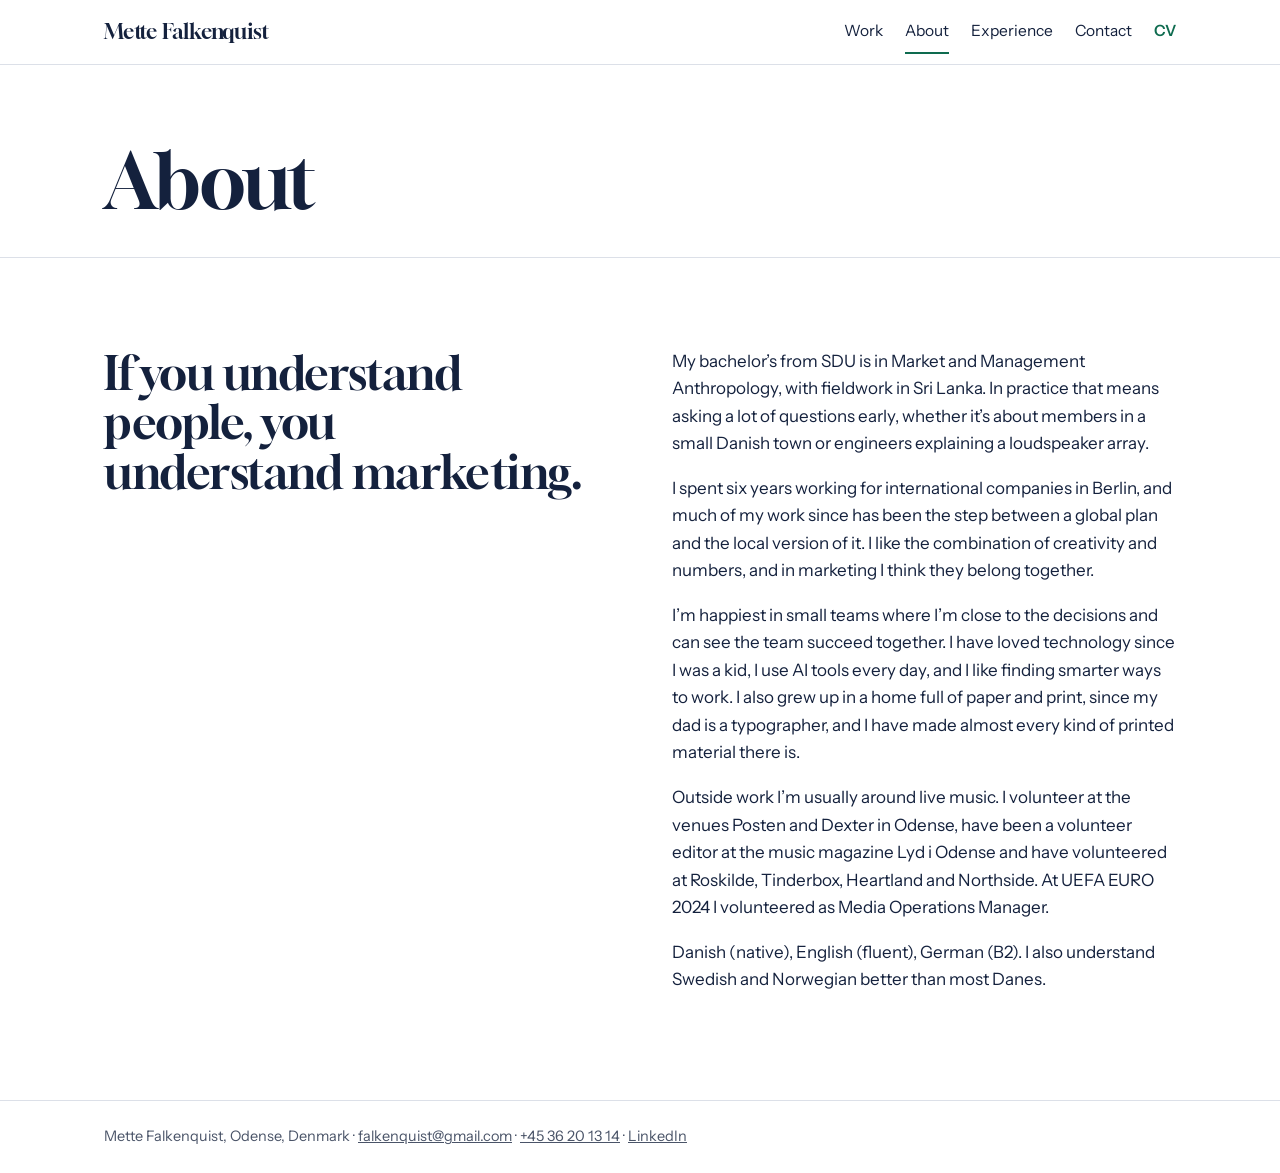
==== commit 28bf272b: "Fast menu, Sphere-sektion, flere PureGym-opgaver, telefon, delingsbillede og favicon Co-Authored-By:" ====
--- a/about.html
+++ b/about.html
@@ -7,6 +7,12 @@
 <meta name="description" content="About Mette Falkenquist: anthropology, Berlin and the step between a global plan and the local version of it.">
 <link rel="preload" href="assets/fonts/gloock-latin-400-normal.woff2" as="font" type="font/woff2" crossorigin>
 <link rel="stylesheet" href="styles.css">
+<link rel="icon" href="assets/favicon.svg" type="image/svg+xml">
+<meta property="og:title" content="About, Mette Falkenquist">
+<meta property="og:description" content="About Mette Falkenquist: anthropology, Berlin and the step between a global plan and the local version of it.">
+<meta property="og:image" content="https://falkenquist.netlify.app/assets/og.jpg">
+<meta property="og:type" content="website">
+<meta name="twitter:card" content="summary_large_image">
 <script defer src="https://cloud.umami.is/script.js" data-website-id="62e35fc8-fc1a-48b2-9b82-c5d74208e571"></script>
 </head>
 <body>
@@ -24,6 +30,6 @@
  </div>
 </div></section></main>
 
-<footer><div class="wrap">Mette Falkenquist, Odense, Denmark · <a data-umami-event="email-click" href="mailto:falkenquist@gmail.com">falkenquist@gmail.com</a> · <a data-umami-event="linkedin-click" href="https://www.linkedin.com/in/falkenquist" target="_blank" rel="noopener">LinkedIn</a></div></footer>
+<footer><div class="wrap">Mette Falkenquist, Odense, Denmark · <a data-umami-event="email-click" href="mailto:falkenquist@gmail.com">falkenquist@gmail.com</a> · <a data-umami-event="phone-click" href="tel:+4536201314">+45 36 20 13 14</a> · <a data-umami-event="linkedin-click" href="https://www.linkedin.com/in/falkenquist" target="_blank" rel="noopener">LinkedIn</a></div></footer>
 </body>
 </html>
--- a/styles.css
+++ b/styles.css
@@ -14,7 +14,7 @@
 h2{font-size:clamp(30px,3.8vw,46px)}
 h3{font-size:clamp(21px,2vw,25px);font-weight:600}
 p{margin:0 0 1em;max-width:64ch}
-nav{border-bottom:1px solid var(--line);background:var(--bg)}
+nav{border-bottom:1px solid var(--line);background:#fff;position:sticky;top:0;z-index:20;backdrop-filter:none}
 nav .wrap{display:flex;align-items:center;justify-content:space-between;gap:16px;min-height:64px;flex-wrap:wrap}
 nav .me{font-size:21px;text-decoration:none}
 nav ul{list-style:none;display:flex;gap:22px;margin:0;padding:0;flex-wrap:wrap}
@@ -72,6 +72,13 @@
 .panel li{padding:8px 0 8px 20px;border-top:1px solid var(--line);position:relative}
 .panel li::before{content:"";position:absolute;left:0;top:1.2em;width:8px;height:2px;background:var(--accent)}
 .panel[hidden]{display:none}
+.sphere{display:grid;grid-template-columns:minmax(0,1.2fr) minmax(0,.8fr);gap:clamp(24px,5vw,72px);background:var(--forest);color:#fff;padding:clamp(28px,4vw,52px)!important;border:0!important;margin:8px 0}
+.sphere h2{color:#fff}.sphere p{color:rgba(255,255,255,.86)}.sphere .role{color:var(--mint);font-weight:600;font-size:15px;margin:0 0 10px}
+.sph-figs{margin:0;display:grid;gap:0;align-content:center}
+.sph-figs div{border-top:1px solid rgba(255,255,255,.22);padding:14px 0}
+.sph-figs dt{font-family:Gloock,Georgia,serif;font-size:clamp(32px,3.4vw,46px);line-height:1}
+.sph-figs dd{margin:6px 0 0;color:rgba(255,255,255,.8);font-size:15px}
+@media (max-width:900px){.sphere{grid-template-columns:minmax(0,1fr)}}
 section.band{padding:clamp(52px,7vw,104px) 0}
 .sechead{display:flex;justify-content:space-between;align-items:baseline;gap:20px;flex-wrap:wrap;margin-bottom:8px}
 .caselist{border-top:1px solid var(--ink);margin-top:28px}
